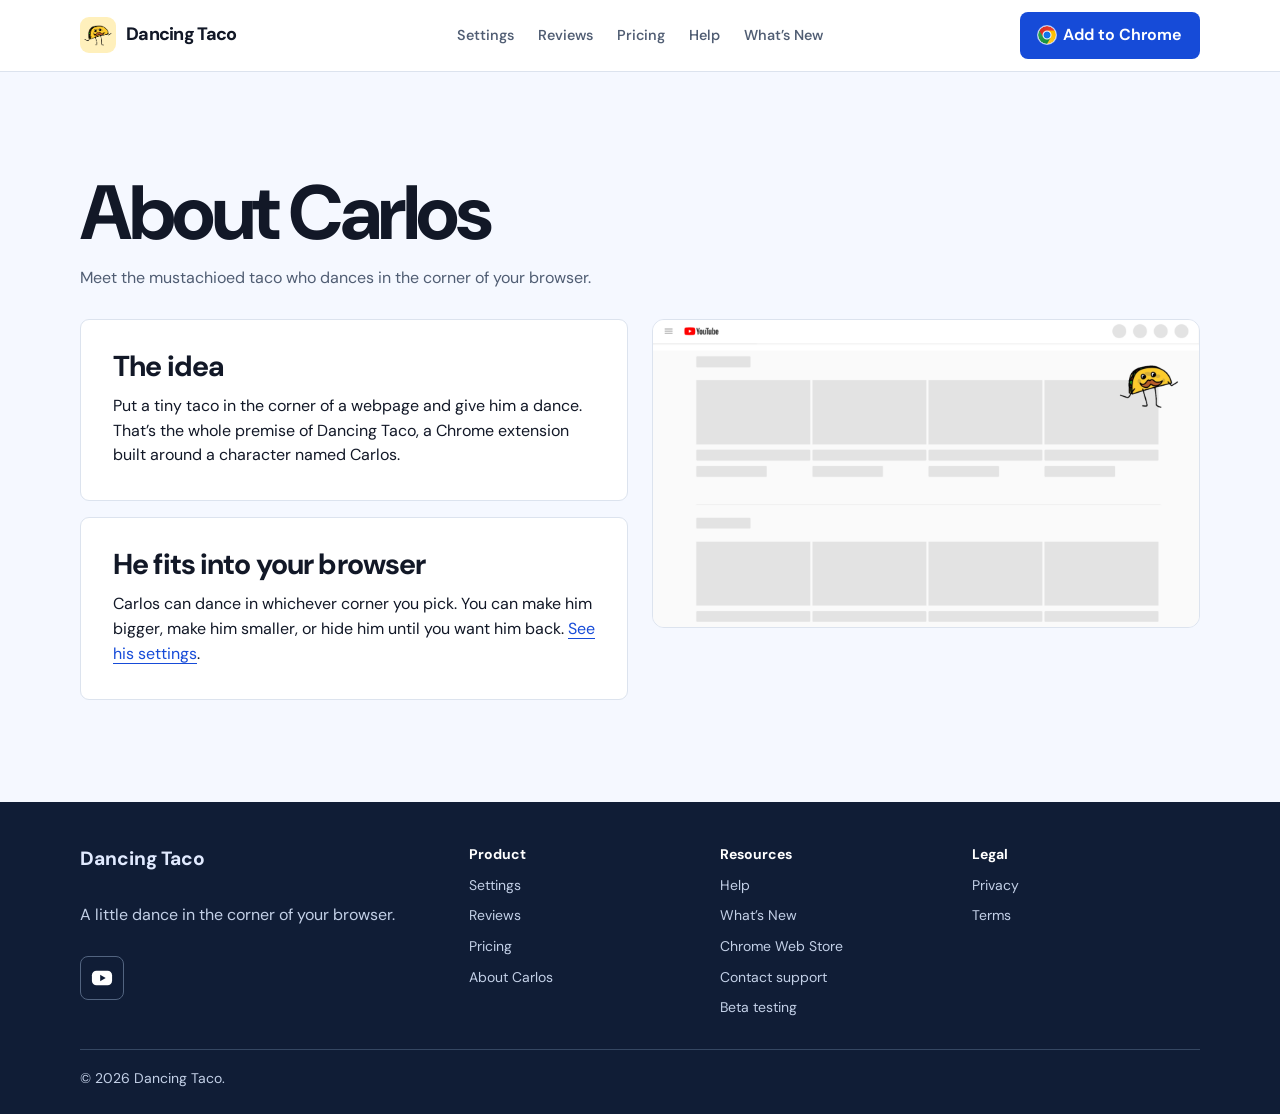
==== about-carlos.html @ ada48361 "Add Help, What’s New, and About Carlos pages" ====
<!doctype html>
<html lang="en">
  <head>
    <meta charset="UTF-8" />
    <meta name="viewport" content="width=device-width, initial-scale=1" />
    <title>About Carlos — Dancing Taco</title>
    <meta name="description" content="Meet the mustachioed taco who dances in the corner of your browser." />
    <link rel="icon" href="/assets/favicon.svg" type="image/svg+xml" />
    <link rel="stylesheet" href="/assets/styles.css" />
  </head>
  <body>
    <a class="skip-link" href="#main">Skip to content</a>

    <header class="site-header">
      <div class="container header-inner">
        <a class="brand" href="/" aria-label="Dancing Taco home">
          <span class="brand-icon"><img src="/assets/logo.png" alt="" /></span>
          <span class="brand-name">Dancing Taco</span>
        </a>

        <nav class="nav" aria-label="Primary">
          <a href="/#settings">Settings</a>
          <a href="/#love">Reviews</a>
          <a href="/pricing">Pricing</a>
          <a href="/help">Help</a>
          <a href="/whats-new">What’s New</a>
        </nav>

        <div class="header-cta">
          <a
            class="btn header-install"
            href="https://chromewebstore.google.com/detail/dancing-taco/dcijcgcohbanjekdkjcjdjgcjbpjflic?hl=en-US"
            target="_blank"
            rel="noreferrer"
          >
            <img class="chrome-icon" src="/assets/chrome-icon.png" width="18" height="18" alt="" />
            Add to Chrome
          </a>
        </div>
      </div>
    </header>

    <main id="main" class="section content-page">
      <div class="container">
        <div class="section-head">
          <h1>About Carlos</h1>
          <p class="muted">Meet the mustachioed taco who dances in the corner of your browser.</p>
        </div>
          <div class="about-layout">
            <div class="content-stack">
              <section class="content-panel" aria-labelledby="idea">
                <h2 id="idea">The idea</h2>
                <p>Put a tiny taco in the corner of a webpage and give him a dance. That’s the whole premise of Dancing Taco, a Chrome extension built around a character named Carlos.</p>
              </section>
              <section class="content-panel" aria-labelledby="corner">
                <h2 id="corner">He fits into your browser</h2>
                <p>Carlos can dance in whichever corner you pick. You can make him bigger, make him smaller, or hide him until you want him back. <a href="/#settings">See his settings</a>.</p>
              </section>
            </div>
            <figure class="hero-art">
              <img src="/assets/carlos-preview.png" width="3120" height="1755" alt="Carlos dancing in the upper-right corner of a YouTube page" />
            </figure>
          </div>
      </div>
    </main>

    <footer class="site-footer">
      <div class="container">
        <div class="footer-grid">
          <div class="footer-brand">
            <a class="footer-title" href="/">Dancing Taco</a>
            <p class="muted">A little dance in the corner of your browser.</p>
            <a class="footer-social" href="https://www.youtube.com/@heyrivo" target="_blank" rel="noreferrer" aria-label="Hey Rivo on YouTube (opens in a new tab)">
              <svg viewBox="0 0 24 24" width="22" height="22" aria-hidden="true">
                <rect x="1" y="4" width="22" height="16" rx="5" fill="currentColor" />
                <path d="M10 8.5v7l6-3.5z" fill="var(--navy)" />
              </svg>
            </a>
          </div>
          <nav class="footer-links" aria-label="Product">
            <p class="footer-heading">Product</p>
            <a href="/#settings">Settings</a>
            <a href="/#love">Reviews</a>
            <a href="/pricing">Pricing</a>
            <a href="/about-carlos" aria-current="page">About Carlos</a>
          </nav>
          <nav class="footer-links" aria-label="Resources">
            <p class="footer-heading">Resources</p>
            <a href="/help">Help</a>
            <a href="/whats-new">What’s New</a>
            <a href="https://chromewebstore.google.com/detail/dancing-taco/dcijcgcohbanjekdkjcjdjgcjbpjflic" target="_blank" rel="noreferrer">Chrome Web Store</a>
            <a href="mailto:contact@heyrivo.com">Contact support</a>
            <a href="https://tally.so/r/68reV5" target="_blank" rel="noreferrer">Beta testing</a>
          </nav>
          <nav class="footer-links" aria-label="Legal">
            <p class="footer-heading">Legal</p>
            <a href="/privacy">Privacy</a>
            <a href="/terms">Terms</a>
          </nav>
        </div>
        <p class="muted footer-note">© <span id="year"></span> Dancing Taco.</p>
      </div>
    </footer>

    <script src="/assets/app.js" defer></script>
  </body>
</html>
---- assets/styles.css ----
@import url("https://fonts.googleapis.com/css2?family=DM+Sans:wght@400..800&display=swap");

:root {
  --paper: #ffffff;
  --ink: #121827;
  --muted: #505d73;
  --line: #dce3ee;
  --blue: #164bd8;
  --blue-hover: #103bb1;
  --tint: #edf3ff;
  --navy: #101d36;
  --yellow: #ffcb48;
  --mono: ui-monospace, monospace;
  --gutter: clamp(20px, 5vw, 60px);
  font-family: "DM Sans", system-ui, sans-serif;
  color: var(--ink);
  background: var(--paper);
  line-height: 1.55;
}

* { box-sizing: border-box; }
body { margin: 0; min-height: 100vh; display: flex; flex-direction: column; }
main { flex: 1; }
img { display: block; max-width: 100%; }
a { color: inherit; text-underline-offset: .22em; }
a:hover { text-decoration-thickness: 2px; }
button { font: inherit; }
:focus-visible { outline: 3px solid #537fff; outline-offset: 4px; }
.container { width: min(100%, 1240px); margin-inline: auto; padding-inline: var(--gutter); }
.muted { color: var(--muted); }
.skip-link { position: absolute; top: 8px; left: 8px; z-index: 1; background: white; padding: 10px; }
.skip-link:not(:focus) { clip-path: inset(50%); }
.site-header {
  background: var(--paper);
  color: var(--ink);
  border-bottom: 1px solid var(--line);
}
.header-inner, .header-cta, .nav, .brand {
  display: flex;
  align-items: center;
  gap: clamp(10px, 2vw, 26px);
}
.header-inner {
  display: grid;
  grid-template-columns: minmax(0, 1fr) auto minmax(0, 1fr);
  padding-block: 12px;
}
.brand { width: fit-content; gap: 10px; text-decoration: none; }
.brand-name { font-size: 1.125rem; font-weight: 780; letter-spacing: -.04em; }
.brand-icon {
  position: relative;
  display: grid;
  place-items: center;
  width: 36px;
  height: 36px;
  flex: none;
  border-radius: 9px;
  background: #fff0bc;
}
.brand-icon img { position: absolute; width: 140%; max-width: none; }
.header-cta { justify-self: end; }
.nav { gap: 4px; }
.nav a {
  display: flex;
  align-items: center;
  min-height: 44px;
  padding-inline: 10px;
  border-radius: 6px;
  color: var(--muted);
  font-size: .9rem;
  font-weight: 550;
  text-decoration: none;
  white-space: nowrap;
}
.nav a:hover { background: #f4f6fa; color: var(--ink); }
.nav [aria-current] { background: var(--tint); color: var(--blue); }
.btn {
  display: inline-flex;
  align-items: center;
  justify-content: center;
  min-height: 44px;
  padding: 10px 17px;
  border: 1px solid transparent;
  border-radius: 8px;
  font-weight: 650;
  text-decoration: none;
  text-align: center;
}
.btn-primary { background: var(--blue); color: white; }
.btn-primary:hover { background: var(--blue-hover); }
.header-install { background: var(--blue); color: white; white-space: nowrap; }
.header-install:hover { background: var(--blue-hover); }
.btn-ghost { border-color: var(--line); }
.btn-ghost:hover { background: var(--tint); border-color: #a4b8eb; }
.chrome-icon {
  flex: none;
  margin-inline-end: 7px;
  border-radius: 50%;
  background: white;
  box-shadow: 0 0 0 1px #ffffffb3;
}
.btn-upgrade {
  position: relative;
  isolation: isolate;
  overflow: hidden;
  background: linear-gradient(110deg, #172b6b, #233fba 55%, #5634a6);
  background-size: 160% 100%;
  color: white;
}
.btn-upgrade:is(:hover, :focus-visible) {
  background-position: right center;
  box-shadow: 0 8px 20px #233fba40;
}
.btn-block { width: 100%; }

.hero, .section, .cta { padding-block: clamp(54px, 8vw, 105px); }
.hero-grid, .settings-grid { display: grid; gap: clamp(24px, 6vw, 88px); align-items: center; }
h1, h2, h3, p { margin: 0; }
h1, h2 { font-weight: 740; line-height: 1.04; letter-spacing: -.045em; text-wrap: balance; }
h1 { font-size: clamp(2.75rem, 6.4vw, 6rem); }
h2 { font-size: clamp(2rem, 4.3vw, 3.5rem); }
.lead, .settings-copy p { max-width: 39ch; color: var(--muted); font-size: clamp(1.05rem, 2vw, 1.22rem); margin-top: 20px; }
.hero-actions, .settings-actions, .cta-actions { display: flex; gap: 12px; flex-wrap: wrap; align-items: center; margin-top: 25px; }
.hero-users { margin-top: 16px; color: var(--muted); font-size: .9rem; }
.hero-users strong { color: var(--ink); }
.hero { background: #f5f8ff; overflow: clip; }
.hero-art {
  margin: 0;
  min-width: 0;
  border: 1px solid var(--line);
  border-radius: 12px;
  overflow: hidden;
}
.hero-art img {
  width: 100%;
  height: auto;
}

.section + .section, .cta { border-top: 1px solid var(--line); }
.section-head { margin-bottom: 28px; display: grid; gap: 12px; }
#settings { background: var(--navy); color: white; }
#settings .settings-copy p { color: #c3d0e7; }
#settings .settings-actions .btn { background: white; color: var(--navy); }
#settings .settings-actions .btn:hover { background: #d8e5ff; }
#settings.settings-off { background: #252044; }
#settings.settings-off .settings-copy p { color: #dedcf4; }
#settings.settings-off .settings-actions .btn { background: #ddd6ff; color: #232340; }
.settings-panel {
  background: var(--paper);
  color: var(--ink);
  border: 1px solid var(--line);
  border-radius: 9px;
  padding: clamp(17px, 4vw, 32px);
  --control: var(--blue);
  --control-text: white;
  --chip: #edf2fa;
}
.settings-off .settings-panel { background: #302f50; color: white; border-color: #666283; --control: #d8cbff; --control-text: #232340; --chip: #414061; }
.settings-panel-title { font-size: 1.2rem; font-weight: 700; }
.settings-block { margin-top: 14px; border-top: 1px solid var(--line); padding-top: 14px; }
.settings-off .settings-block { border-color: #666283; }
.settings-row { display: flex; justify-content: space-between; align-items: center; gap: 14px; }
.toggle { width: 52px; height: 30px; border: 0; border-radius: 30px; background: #777395; position: relative; cursor: pointer; }
.toggle.is-on { background: var(--control); }
.toggle-knob { position: absolute; width: 22px; height: 22px; left: 4px; top: 4px; border-radius: 50%; background: white; transition: transform .18s ease; }
.toggle.is-on .toggle-knob { transform: translateX(22px); }
.chip-grid { display: grid; grid-template-columns: repeat(2, minmax(0, 1fr)); gap: 8px; margin-top: 8px; }
.chip { background: var(--chip); padding: 7px; border-radius: 4px; text-align: center; font-size: .875rem; }
.chip.is-active { background: var(--control); color: var(--control-text); }
.slider { position: relative; height: 22px; margin-top: 7px; }
.slider-track, .slider-fill { position: absolute; top: 9px; height: 4px; border-radius: 5px; }
.slider-track { inset-inline: 0; background: var(--line); }
.slider-fill { width: 62%; background: var(--control); }
.slider-thumb { position: absolute; left: 62%; transform: translateX(-50%); top: 3px; background: var(--control); width: 16px; height: 16px; border-radius: 50%; }

#love { border-top: 1px solid var(--line); }
.reviews-head { display: grid; gap: 12px; justify-items: start; }
.reviews-store { color: var(--blue); font-size: .95rem; }
.reviews-stars { display: flex; gap: 6px; color: var(--blue); }
.review-star { width: 25px; height: 25px; fill: currentColor; stroke: currentColor; stroke-width: 1.4; stroke-linejoin: round; }
.review-star:last-child { fill: url(#partial-review-star); }
.reviews-rating { color: var(--muted); font-size: .95rem; }
.reviews-rating strong { color: var(--ink); }
.reviews-list { display: grid; gap: 16px; margin-top: 28px; }
.review {
  display: flex;
  flex-direction: column;
  gap: 20px;
  min-width: 0;
  margin: 0;
  padding: clamp(18px, 2.5vw, 26px);
  border: 1px solid var(--line);
  border-radius: 9px;
  background: #f5f8ff;
  overflow-wrap: anywhere;
}
.review blockquote { margin: 0; font-size: clamp(1.05rem, 1.7vw, 1.18rem); line-height: 1.55; }
.review figcaption {
  display: grid;
  gap: 2px;
  margin-top: auto;
  padding-top: 12px;
  border-top: 1px solid var(--line);
  font-size: .875rem;
}
.review time { color: var(--muted); }

.pricing-section { background: #f5f8ff; }
.pricing-hero { margin-bottom: clamp(26px, 5vw, 50px); }
.pricing-copy h1 { font-size: clamp(2.8rem, 6vw, 5rem); }
.pricing { display: grid; gap: 16px; }
.price-card { position: relative; background: var(--paper); padding: clamp(20px, 4vw, 36px); border: 1px solid var(--line); border-radius: 9px; display: flex; flex-direction: column; align-items: flex-start; }
.price-card[aria-label="Pro plan"] { border-color: #6487e7; }
.price-card h3 { font-size: 1.4rem; }
.price-card .btn { margin-top: auto; }
.price { margin-top: 9px; }
.amount { font-size: 3.2rem; font-weight: 720; line-height: 1.1; letter-spacing: -.055em; }
.unit { margin-left: 5px; color: var(--muted); }
.price-sub { color: var(--ink); font-weight: 650; }
.plan-badge { position: absolute; top: clamp(20px, 4vw, 36px); right: clamp(20px, 4vw, 36px); background: var(--tint); color: #173687; border-radius: 4px; padding: 3px 8px; font-size: .875rem; }
.checklist { padding-left: 1.2em; margin-block: 18px 24px; }
.checklist li + li { margin-top: 5px; }
.cta-inner {
  display: flex;
  align-items: center;
  justify-content: space-between;
  flex-wrap: wrap;
  gap: 24px;
  padding: clamp(24px, 5vw, 56px);
  border: 1px solid #c6d7fc;
  border-radius: 16px;
  background: var(--tint);
}
.cta-copy { margin-top: 12px; color: var(--muted); }
.cta-store-status { display: inline-block; margin-top: 16px; color: var(--blue); font-size: .875rem; }
.cta-actions { margin-top: 0; }

.site-footer { background: var(--navy); color: white; padding-block: 42px 24px; }
.site-footer .muted { color: #c3d0e7; }
.site-footer a { text-decoration: none; }
.footer-grid { display: grid; grid-template-columns: repeat(3, minmax(0, 1fr)); gap: 26px 16px; }
.footer-brand { grid-column: 1 / -1; display: grid; justify-items: start; gap: 10px; }
.footer-links { display: grid; align-content: start; justify-items: start; gap: 9px; }
.footer-links a { color: #c3d0e7; font-size: .875rem; overflow-wrap: anywhere; }
.footer-links a:hover, .footer-title:hover { color: #fff; }
.footer-title { color: #e1eaff; font-size: 1.2rem; font-weight: 750; }
.footer-heading { font-size: .875rem; font-weight: 700; }
.footer-social {
  display: grid;
  place-items: center;
  width: 44px;
  height: 44px;
  border: 1px solid #526480;
  border-radius: 8px;
}
.footer-social:hover { background: #ffdad9; color: #a21919; }
.footer-social:hover path { fill: #fff; }
.footer-note { margin-top: 30px; padding-top: 18px; border-top: 1px solid #354762; font-size: .875rem; }
.legal-head h1 { font-size: clamp(2.6rem, 5vw, 4.5rem); }
.legal-note { justify-self: start; background: var(--yellow); padding: 4px 9px; border-radius: 3px; transition: transform .18s ease; }
.legal-note:hover { transform: rotate(4deg); }
.card { padding-top: 22px; border-top: 1px solid var(--line); }
.content-page { background: #f5f8ff; }
.content-page h1 { font-size: clamp(2.6rem, 6vw, 4.8rem); }
.content-stack { display: grid; gap: 16px; max-width: 760px; }
.content-panel {
  padding: clamp(20px, 4vw, 32px);
  border: 1px solid var(--line);
  border-radius: 9px;
  background: var(--paper);
}
.content-panel h2 { font-size: clamp(1.35rem, 3vw, 1.8rem); letter-spacing: -.03em; }
.content-panel h2 + p { margin-top: 12px; }
.content-panel a { color: var(--blue); }
.content-panel ol { margin-bottom: 0; padding-left: 1.3em; }
.content-panel li + li { margin-top: 8px; }
.update-date { margin-bottom: 10px; color: var(--muted); font-size: .875rem; }
.about-layout { display: grid; align-items: start; gap: 24px; }

@media (min-width: 740px) {
  .about-layout { grid-template-columns: 1fr 1fr; }
  .footer-grid { grid-template-columns: minmax(0, 1.6fr) repeat(3, minmax(0, 1fr)); gap: 24px; }
  .footer-brand { grid-column: auto; }
  .hero-grid { grid-template-columns: 1.05fr 1fr; }
  .settings-grid { grid-template-columns: 1fr 1fr; }
  .reviews-list { grid-template-columns: repeat(3, minmax(0, 1fr)); }
  .pricing { grid-template-columns: repeat(2, minmax(0, 1fr)); }
}

@media (max-width: 360px) {
  .footer-grid { grid-template-columns: repeat(2, minmax(0, 1fr)); }
}

@media (max-width: 900px) {
  .header-inner { grid-template-columns: minmax(0, 1fr) auto; row-gap: 8px; }
  .nav {
    grid-column: 1 / -1;
    grid-row: 2;
    flex-wrap: wrap;
    justify-content: center;
    border-top: 1px solid var(--line);
    padding-top: 4px;
  }
}

@media (max-width: 400px) {
  .brand { gap: 6px; }
  .brand-name { font-size: 1rem; }
  .brand-icon { width: 32px; height: 32px; }
  .header-install, .nav a { padding-inline: 7px; font-size: .875rem; }
}

@media (prefers-reduced-motion: reduce) {
  .toggle-knob, .legal-note { transition: none; }
  .legal-note:hover { transform: none; }
}

@media (prefers-reduced-motion: no-preference) {
  html { scroll-behavior: smooth; }
  .btn { transition: background-color .18s ease, border-color .18s ease; }
  .btn-upgrade {
    transition: transform .2s cubic-bezier(.2, .8, .2, 1), box-shadow .2s ease, background-position .35s ease;
  }
  .btn-upgrade:is(:hover, :focus-visible) { transform: translateY(-3px); }
  .btn-upgrade:active { transform: translateY(0); }
  .btn-upgrade::before {
    content: "";
    position: absolute;
    inset: 0;
    z-index: -1;
    pointer-events: none;
    background: linear-gradient(110deg, transparent 35%, #b0c4ff55 50%, transparent 65%);
    transform: translateX(-100%);
  }
  .btn-upgrade:is(:hover, :focus-visible)::before {
    animation: upgrade-shimmer .65s ease-out both;
  }
  @keyframes upgrade-shimmer {
    to { transform: translateX(100%); }
  }
  .nav a { transition: background-color .18s ease, color .18s ease; }
  .brand-icon img { transition: transform .2s ease; }
  .brand:hover img { transform: rotate(-8deg); }
  #settings, .settings-panel, .chip, .slider-fill, .slider-thumb {
    transition: background-color .25s ease, color .25s ease, border-color .25s ease;
  }
  .reveal.is-visible { animation: settle-in .48s cubic-bezier(.2, .7, .25, 1) both; }
  @keyframes settle-in {
    from { opacity: .25; transform: translateY(12px); }
    to { opacity: 1; transform: translateY(0); }
  }
}
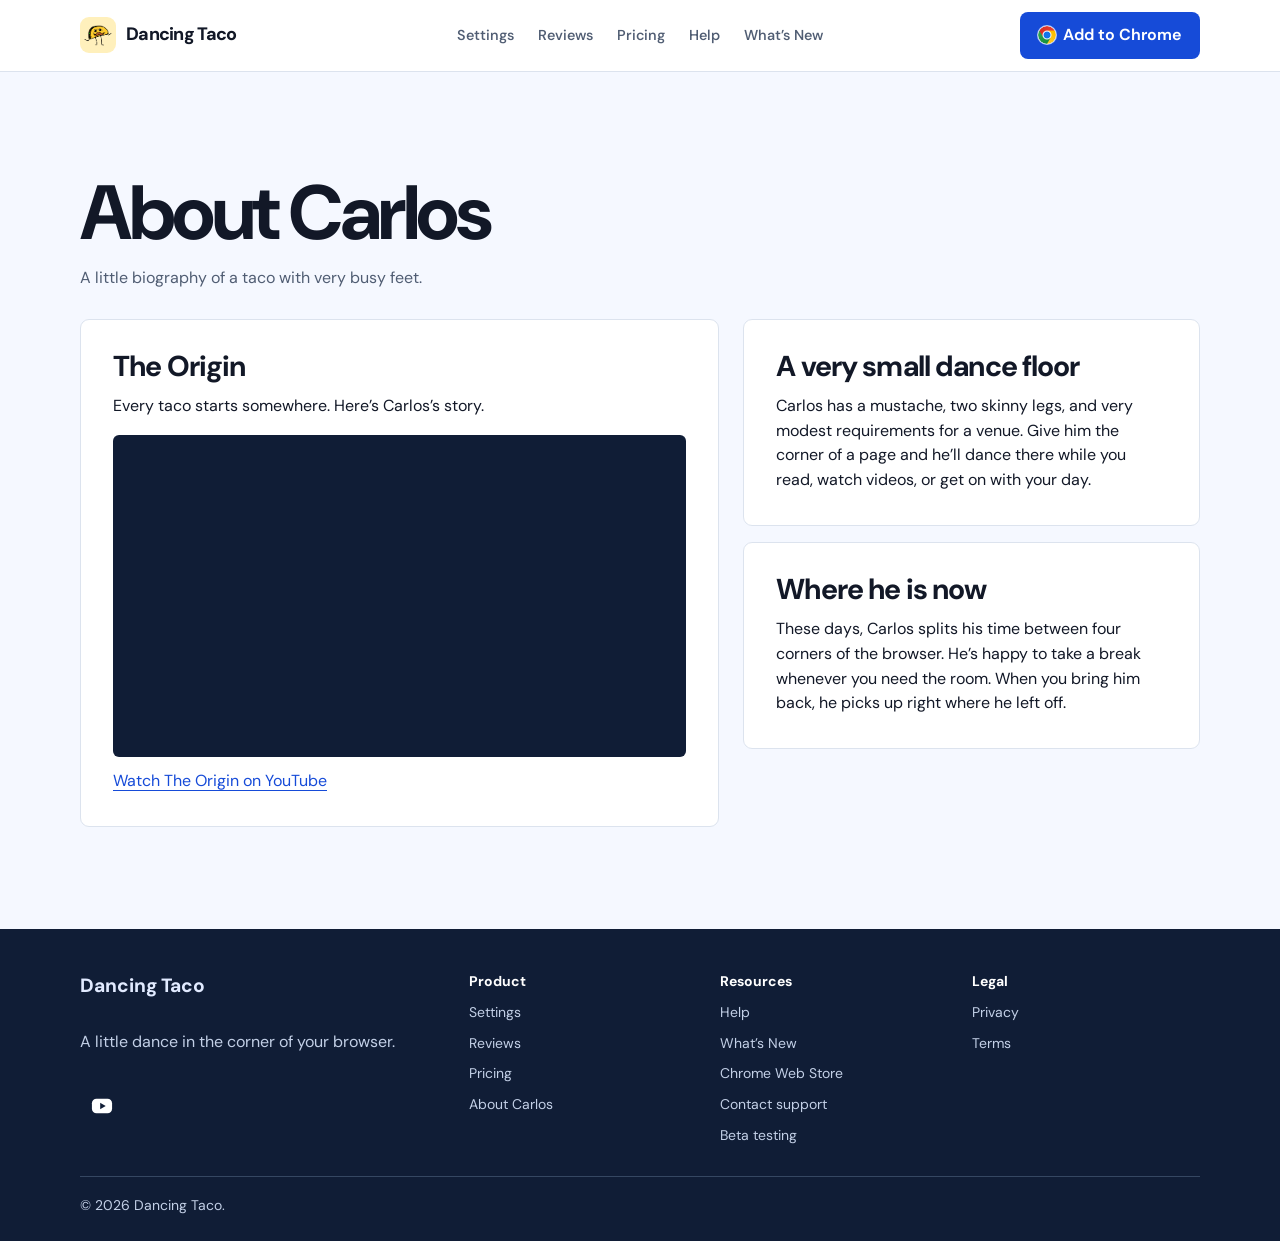
==== commit 1d6a41ec: "Tell Carlos’s story and embed The Origin" ====
--- a/about-carlos.html
+++ b/about-carlos.html
@@ -4,7 +4,7 @@
     <meta charset="UTF-8" />
     <meta name="viewport" content="width=device-width, initial-scale=1" />
     <title>About Carlos — Dancing Taco</title>
-    <meta name="description" content="Meet the mustachioed taco who dances in the corner of your browser." />
+    <meta name="description" content="Get to know Carlos the dancing taco and watch his short film, The Origin." />
     <link rel="icon" href="/assets/favicon.svg" type="image/svg+xml" />
     <link rel="stylesheet" href="/assets/styles.css" />
   </head>
@@ -44,23 +44,35 @@
       <div class="container">
         <div class="section-head">
           <h1>About Carlos</h1>
-          <p class="muted">Meet the mustachioed taco who dances in the corner of your browser.</p>
+          <p class="muted">A little biography of a taco with very busy feet.</p>
         </div>
-          <div class="about-layout">
-            <div class="content-stack">
-              <section class="content-panel" aria-labelledby="idea">
-                <h2 id="idea">The idea</h2>
-                <p>Put a tiny taco in the corner of a webpage and give him a dance. That’s the whole premise of Dancing Taco, a Chrome extension built around a character named Carlos.</p>
-              </section>
-              <section class="content-panel" aria-labelledby="corner">
-                <h2 id="corner">He fits into your browser</h2>
-                <p>Carlos can dance in whichever corner you pick. You can make him bigger, make him smaller, or hide him until you want him back. <a href="/#settings">See his settings</a>.</p>
-              </section>
-            </div>
-            <figure class="hero-art">
-              <img src="/assets/carlos-preview.png" width="3120" height="1755" alt="Carlos dancing in the upper-right corner of a YouTube page" />
-            </figure>
+        <div class="about-layout">
+          <section class="content-panel origin-film" aria-labelledby="origin-title">
+            <h2 id="origin-title">The Origin</h2>
+            <p>Every taco starts somewhere. Here’s Carlos’s story.</p>
+            <iframe
+              class="origin-player"
+              src="https://www.youtube-nocookie.com/embed/cEquIZ6jcFc"
+              title="The Origin — Carlos’s story"
+              width="560"
+              height="315"
+              referrerpolicy="strict-origin-when-cross-origin"
+              allow="encrypted-media; picture-in-picture"
+              allowfullscreen
+            ></iframe>
+            <a href="https://www.youtube.com/watch?v=cEquIZ6jcFc">Watch The Origin on YouTube</a>
+          </section>
+          <div class="content-stack">
+            <section class="content-panel" aria-labelledby="dance-floor">
+              <h2 id="dance-floor">A very small dance floor</h2>
+              <p>Carlos has a mustache, two skinny legs, and very modest requirements for a venue. Give him the corner of a page and he’ll dance there while you read, watch videos, or get on with your day.</p>
+            </section>
+            <section class="content-panel" aria-labelledby="where-now">
+              <h2 id="where-now">Where he is now</h2>
+              <p>These days, Carlos splits his time between four corners of the browser. He’s happy to take a break whenever you need the room. When you bring him back, he picks up right where he left off.</p>
+            </section>
           </div>
+        </div>
       </div>
     </main>
 
--- a/assets/styles.css
+++ b/assets/styles.css
@@ -121,8 +121,32 @@
 h2 { font-size: clamp(2rem, 4.3vw, 3.5rem); }
 .lead, .settings-copy p { max-width: 39ch; color: var(--muted); font-size: clamp(1.05rem, 2vw, 1.22rem); margin-top: 20px; }
 .hero-actions, .settings-actions, .cta-actions { display: flex; gap: 12px; flex-wrap: wrap; align-items: center; margin-top: 25px; }
-.hero-users { margin-top: 16px; color: var(--muted); font-size: .9rem; }
+.hero-store-info { display: grid; gap: 10px; margin-top: 18px; }
+.hero-users { color: var(--muted); font-size: .9rem; }
 .hero-users strong { color: var(--ink); }
+.hero-store-badges { display: flex; flex-wrap: wrap; gap: 8px 18px; }
+.store-badge {
+  display: inline-flex;
+  align-items: center;
+  gap: 6px;
+  min-height: 28px;
+  font-size: .875rem;
+  font-weight: 700;
+  text-decoration: none;
+}
+.store-badge:hover { text-decoration: underline; }
+.store-badge-featured { color: #06734f; }
+.store-badge-verified { color: var(--blue); }
+.store-badge svg {
+  width: 20px;
+  height: 20px;
+  flex: none;
+  fill: none;
+  stroke: currentColor;
+  stroke-width: 1.7;
+  stroke-linecap: round;
+  stroke-linejoin: round;
+}
 .hero { background: #f5f8ff; overflow: clip; }
 .hero-art {
   margin: 0;
@@ -232,7 +256,6 @@
   background: var(--tint);
 }
 .cta-copy { margin-top: 12px; color: var(--muted); }
-.cta-store-status { display: inline-block; margin-top: 16px; color: var(--blue); font-size: .875rem; }
 .cta-actions { margin-top: 0; }
 
 .site-footer { background: var(--navy); color: white; padding-block: 42px 24px; }
@@ -250,11 +273,8 @@
   place-items: center;
   width: 44px;
   height: 44px;
-  border: 1px solid #526480;
-  border-radius: 8px;
-}
-.footer-social:hover { background: #ffdad9; color: #a21919; }
-.footer-social:hover path { fill: #fff; }
+}
+.footer-social:is(:hover, :focus-visible) { color: #ff4d4d; }
 .footer-note { margin-top: 30px; padding-top: 18px; border-top: 1px solid #354762; font-size: .875rem; }
 .legal-head h1 { font-size: clamp(2.6rem, 5vw, 4.5rem); }
 .legal-note { justify-self: start; background: var(--yellow); padding: 4px 9px; border-radius: 3px; transition: transform .18s ease; }
@@ -276,9 +296,19 @@
 .content-panel li + li { margin-top: 8px; }
 .update-date { margin-bottom: 10px; color: var(--muted); font-size: .875rem; }
 .about-layout { display: grid; align-items: start; gap: 24px; }
+.origin-player {
+  display: block;
+  width: 100%;
+  height: auto;
+  aspect-ratio: 16 / 9;
+  margin-block: 16px 12px;
+  border: 0;
+  border-radius: 6px;
+  background: var(--navy);
+}
 
 @media (min-width: 740px) {
-  .about-layout { grid-template-columns: 1fr 1fr; }
+  .about-layout { grid-template-columns: minmax(0, 1.4fr) minmax(0, 1fr); }
   .footer-grid { grid-template-columns: minmax(0, 1.6fr) repeat(3, minmax(0, 1fr)); gap: 24px; }
   .footer-brand { grid-column: auto; }
   .hero-grid { grid-template-columns: 1.05fr 1fr; }
@@ -316,6 +346,8 @@
 }
 
 @media (prefers-reduced-motion: no-preference) {
+  .footer-social svg { transition: transform .18s ease, color .18s ease; }
+  .footer-social:is(:hover, :focus-visible) svg { transform: translateY(-2px) scale(1.08); }
   html { scroll-behavior: smooth; }
   .btn { transition: background-color .18s ease, border-color .18s ease; }
   .btn-upgrade {
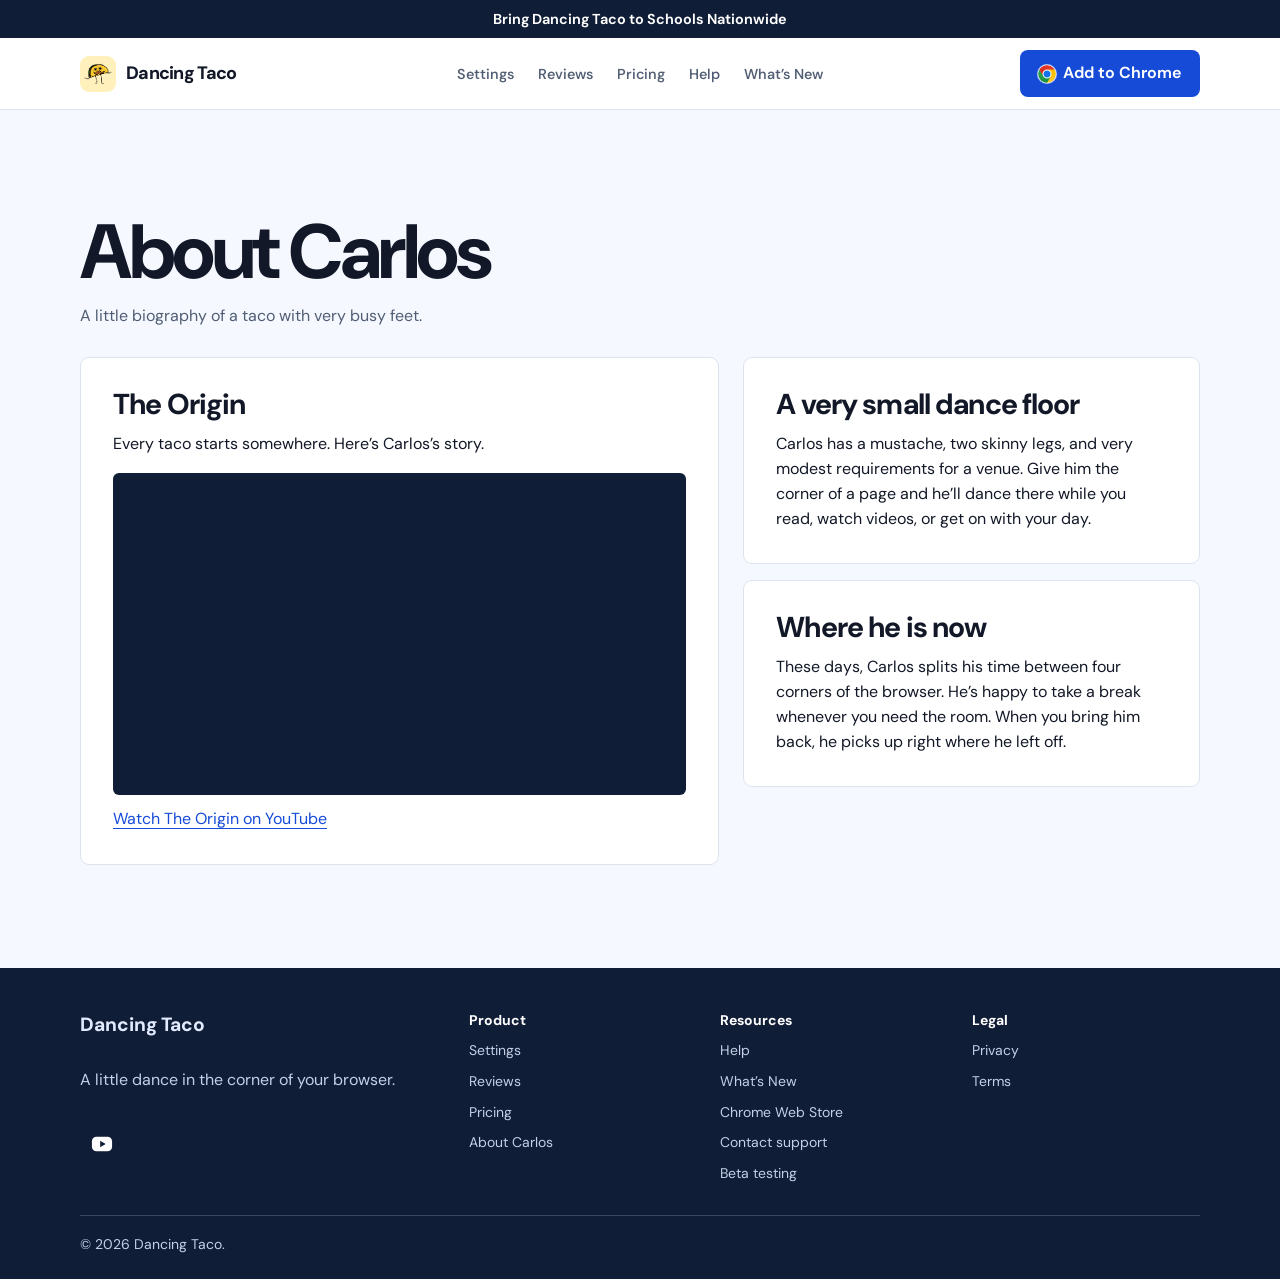
==== commit 506a5399: "Add schools announcement banner" ====
--- a/about-carlos.html
+++ b/about-carlos.html
@@ -11,6 +11,9 @@
   <body>
     <a class="skip-link" href="#main">Skip to content</a>
 
+    <div class="school-announcement">
+      <a href="https://www.youtube.com/watch?v=Qg79M2I-WoQ">Bring Dancing Taco to Schools Nationwide</a>
+    </div>
     <header class="site-header">
       <div class="container header-inner">
         <a class="brand" href="/" aria-label="Dancing Taco home">
--- a/assets/styles.css
+++ b/assets/styles.css
@@ -28,8 +28,33 @@
 :focus-visible { outline: 3px solid #537fff; outline-offset: 4px; }
 .container { width: min(100%, 1240px); margin-inline: auto; padding-inline: var(--gutter); }
 .muted { color: var(--muted); }
-.skip-link { position: absolute; top: 8px; left: 8px; z-index: 1; background: white; padding: 10px; }
+.skip-link { position: absolute; top: 8px; left: 8px; z-index: 3; background: white; padding: 10px; }
 .skip-link:not(:focus) { clip-path: inset(50%); }
+.school-announcement {
+  position: sticky;
+  top: 0;
+  z-index: 2;
+  pointer-events: none;
+}
+.school-announcement a {
+  display: block;
+  padding: 8px var(--gutter);
+  background: var(--navy);
+  color: white;
+  text-align: center;
+  text-decoration: none;
+  font-size: .9rem;
+  font-weight: 650;
+  pointer-events: auto;
+}
+.school-announcement a:hover { text-decoration: underline; }
+.school-announcement a:focus-visible { outline-offset: -4px; }
+.school-announcement.is-dismissed:not(:focus-within) a {
+  transform: translateY(-100%);
+  visibility: hidden;
+  pointer-events: none;
+  transition-delay: 0s, .24s;
+}
 .site-header {
   background: var(--paper);
   color: var(--ink);
@@ -346,6 +371,7 @@
 }
 
 @media (prefers-reduced-motion: no-preference) {
+  .school-announcement a { transition: transform .24s ease, visibility 0s; }
   .footer-social svg { transition: transform .18s ease, color .18s ease; }
   .footer-social:is(:hover, :focus-visible) svg { transform: translateY(-2px) scale(1.08); }
   html { scroll-behavior: smooth; }
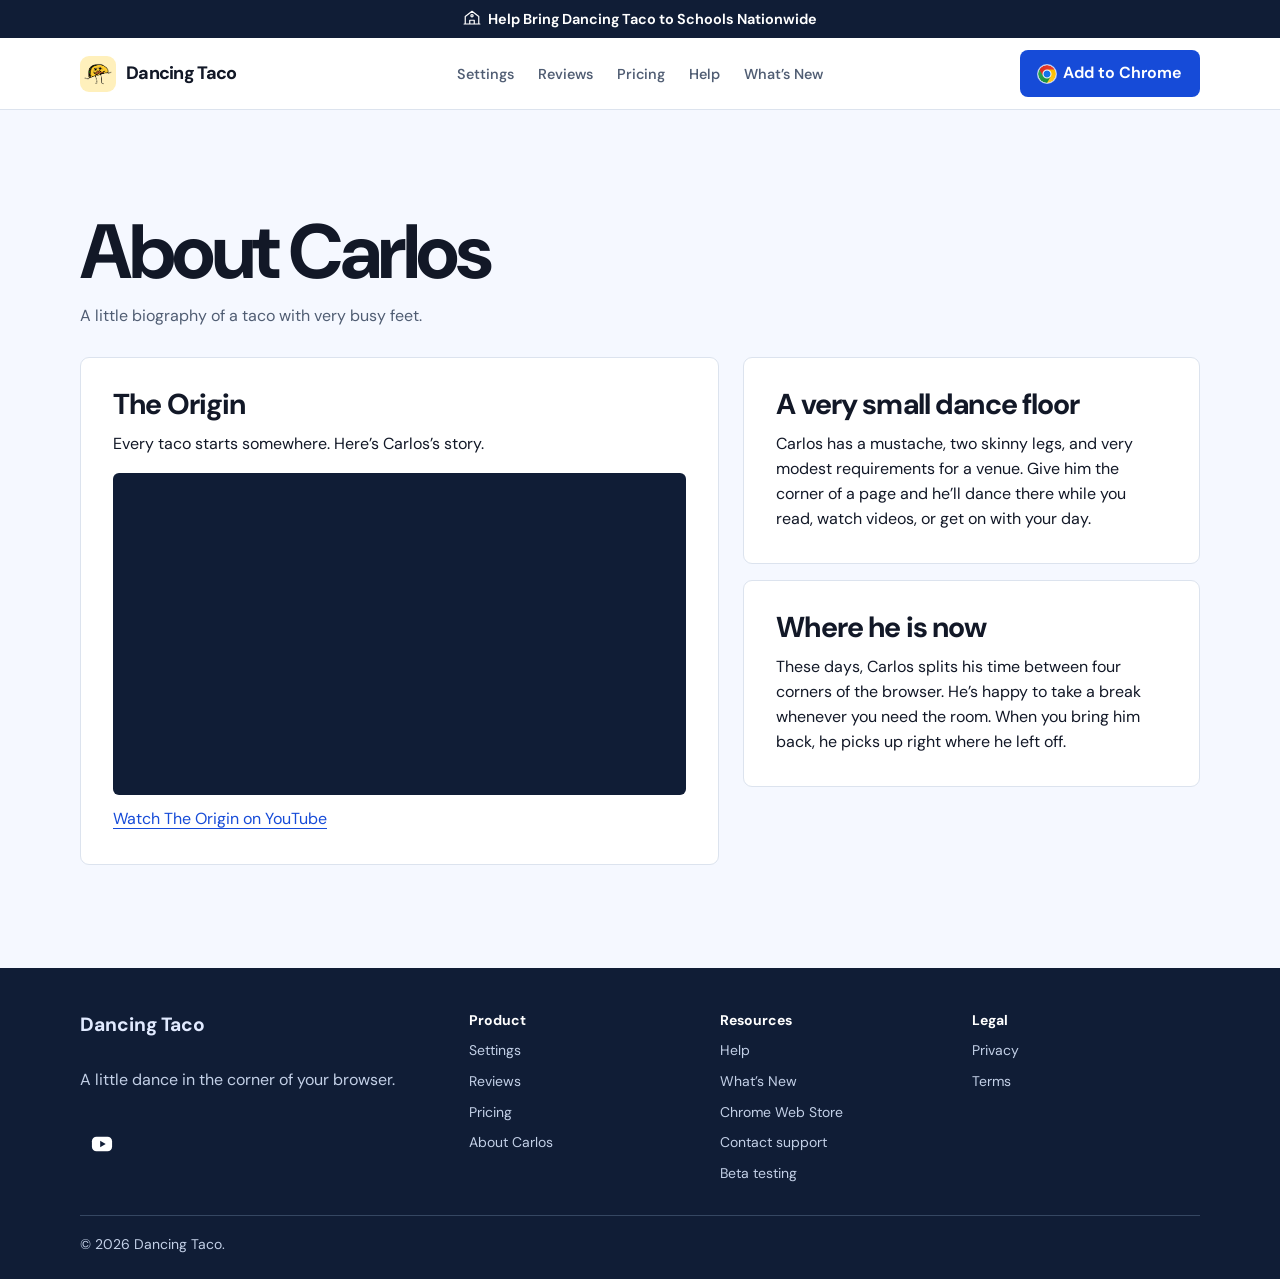
==== commit e546e421: "Add school icon and update announcement copy" ====
--- a/about-carlos.html
+++ b/about-carlos.html
@@ -12,7 +12,7 @@
     <a class="skip-link" href="#main">Skip to content</a>
 
     <div class="school-announcement">
-      <a href="https://www.youtube.com/watch?v=Qg79M2I-WoQ">Bring Dancing Taco to Schools Nationwide</a>
+      <a href="https://www.youtube.com/watch?v=Qg79M2I-WoQ"><img src="/assets/school.svg" width="18" height="18" alt="" /> Help Bring Dancing Taco to Schools Nationwide</a>
     </div>
     <header class="site-header">
       <div class="container header-inner">
--- a/assets/styles.css
+++ b/assets/styles.css
@@ -48,6 +48,7 @@
   pointer-events: auto;
 }
 .school-announcement a:hover { text-decoration: underline; }
+.school-announcement img { display: inline-block; vertical-align: -.23em; margin-inline-end: .3em; }
 .school-announcement a:focus-visible { outline-offset: -4px; }
 .school-announcement.is-dismissed:not(:focus-within) a {
   transform: translateY(-100%);
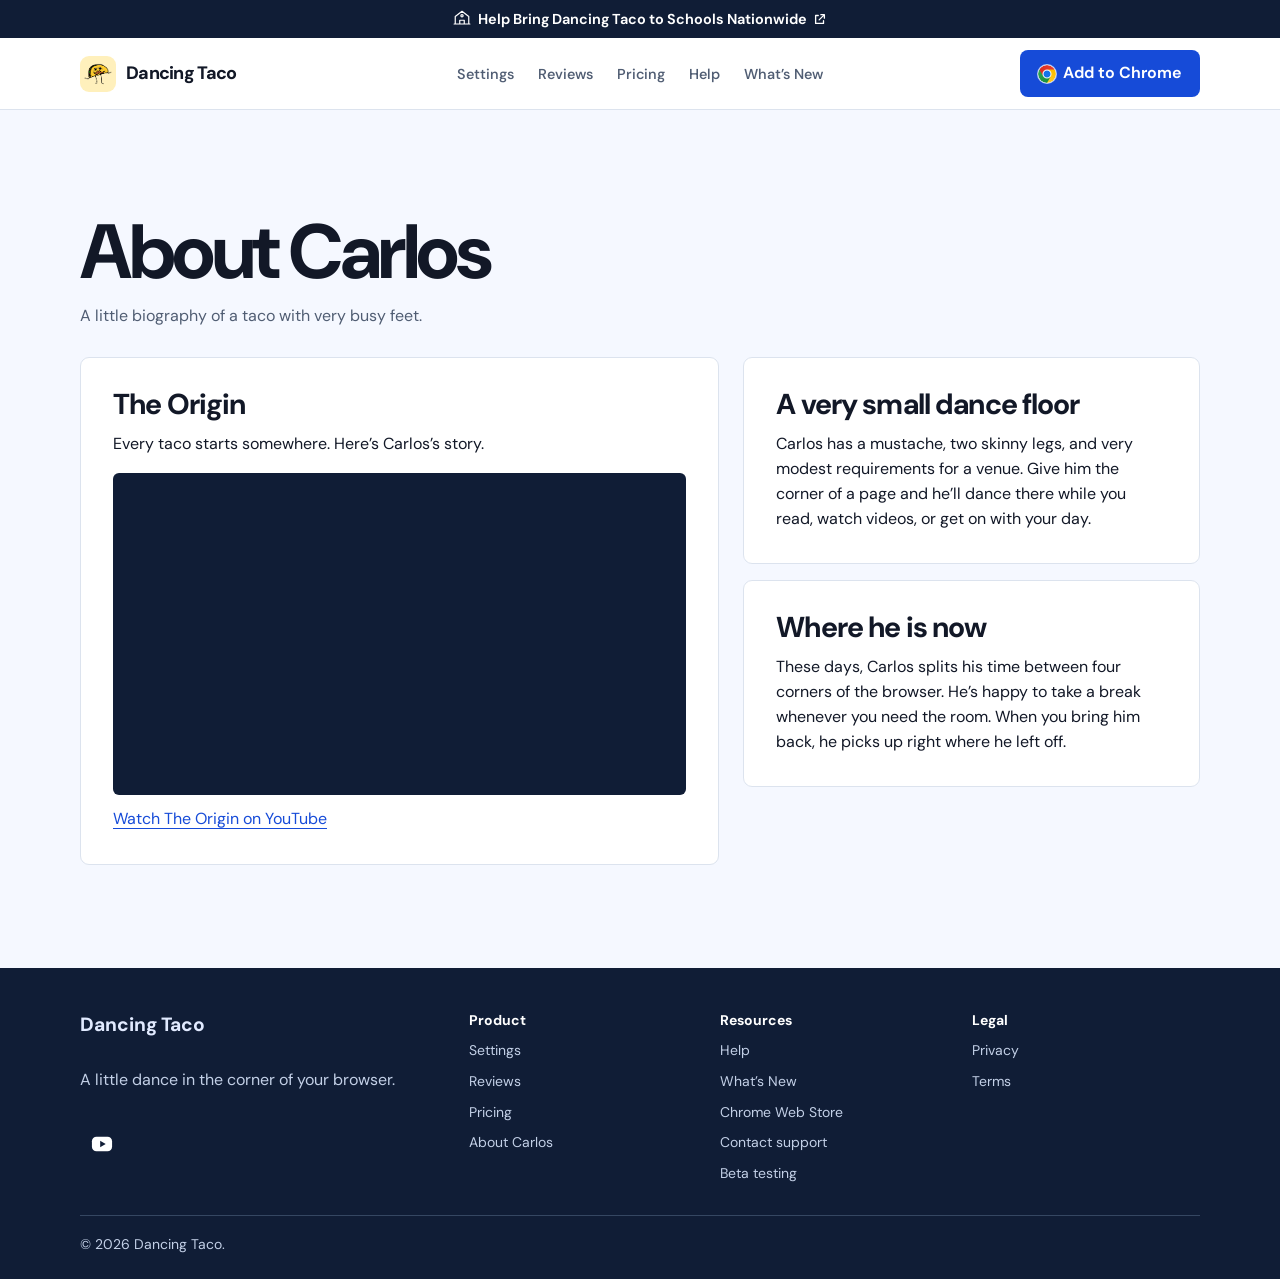
==== commit 67940dbb: "Show new-tab arrow on school announcement" ====
--- a/about-carlos.html
+++ b/about-carlos.html
@@ -12,7 +12,10 @@
     <a class="skip-link" href="#main">Skip to content</a>
 
     <div class="school-announcement">
-      <a href="https://www.youtube.com/watch?v=Qg79M2I-WoQ"><img src="/assets/school.svg" width="18" height="18" alt="" /> Help Bring Dancing Taco to Schools Nationwide</a>
+      <a href="https://www.youtube.com/watch?v=Qg79M2I-WoQ" target="_blank" rel="noopener noreferrer">
+        <img src="/assets/school.svg" width="18" height="18" alt="" />
+        Help Bring Dancing Taco to Schools Nationwide<img class="school-announcement-arrow" src="/assets/external-link.svg" width="14" height="14" alt=" (opens in a new tab)" />
+      </a>
     </div>
     <header class="site-header">
       <div class="container header-inner">
--- a/assets/styles.css
+++ b/assets/styles.css
@@ -49,6 +49,7 @@
 }
 .school-announcement a:hover { text-decoration: underline; }
 .school-announcement img { display: inline-block; vertical-align: -.23em; margin-inline-end: .3em; }
+.school-announcement .school-announcement-arrow { vertical-align: -.12em; margin-inline: .4em 0; }
 .school-announcement a:focus-visible { outline-offset: -4px; }
 .school-announcement.is-dismissed:not(:focus-within) a {
   transform: translateY(-100%);
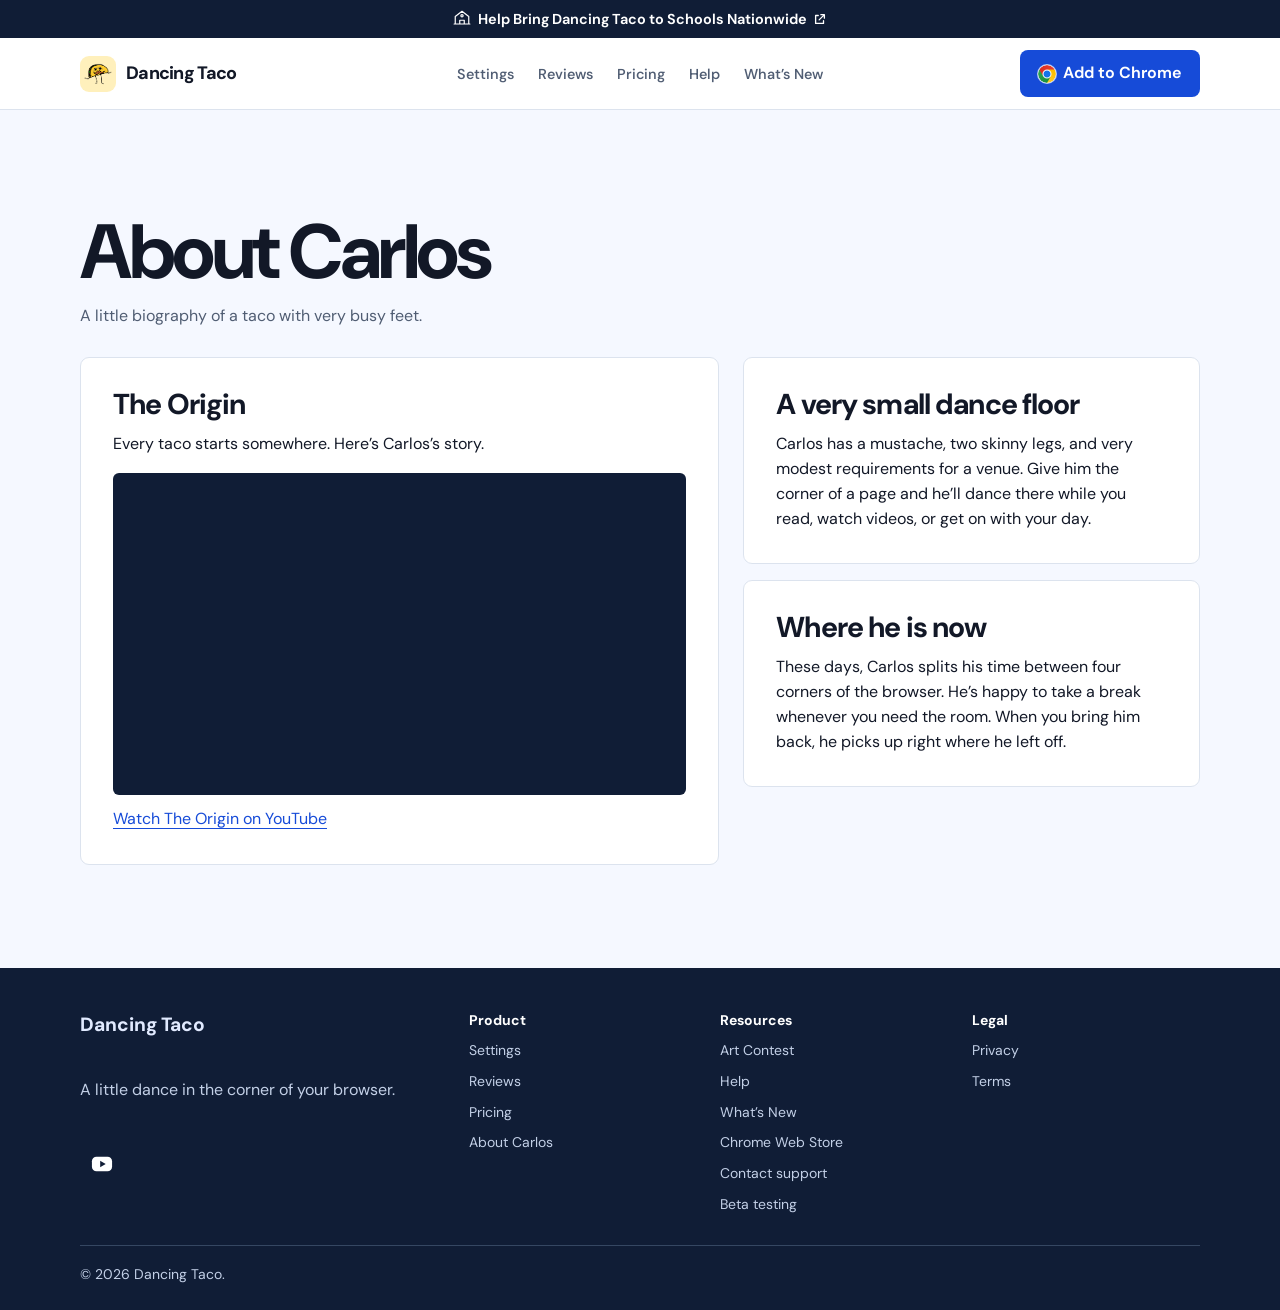
==== commit 525cbdc5: "Add art contest and inspiration pages" ====
--- a/about-carlos.html
+++ b/about-carlos.html
@@ -4,6 +4,7 @@
     <meta charset="UTF-8" />
     <meta name="viewport" content="width=device-width, initial-scale=1" />
     <title>About Carlos — Dancing Taco</title>
+    <link rel="canonical" href="https://www.dancingta.co/about-carlos" />
     <meta name="description" content="Get to know Carlos the dancing taco and watch his short film, The Origin." />
     <link rel="icon" href="/assets/favicon.svg" type="image/svg+xml" />
     <link rel="stylesheet" href="/assets/styles.css" />
@@ -104,6 +105,7 @@
           </nav>
           <nav class="footer-links" aria-label="Resources">
             <p class="footer-heading">Resources</p>
+            <a href="/art-contest">Art Contest</a>
             <a href="/help">Help</a>
             <a href="/whats-new">What’s New</a>
             <a href="https://chromewebstore.google.com/detail/dancing-taco/dcijcgcohbanjekdkjcjdjgcjbpjflic" target="_blank" rel="noreferrer">Chrome Web Store</a>
--- a/assets/styles.css
+++ b/assets/styles.css
@@ -125,18 +125,6 @@
   border-radius: 50%;
   background: white;
   box-shadow: 0 0 0 1px #ffffffb3;
-}
-.btn-upgrade {
-  position: relative;
-  isolation: isolate;
-  overflow: hidden;
-  background: linear-gradient(110deg, #172b6b, #233fba 55%, #5634a6);
-  background-size: 160% 100%;
-  color: white;
-}
-.btn-upgrade:is(:hover, :focus-visible) {
-  background-position: right center;
-  box-shadow: 0 8px 20px #233fba40;
 }
 .btn-block { width: 100%; }
 
@@ -233,6 +221,15 @@
 .reviews-rating { color: var(--muted); font-size: .95rem; }
 .reviews-rating strong { color: var(--ink); }
 .reviews-list { display: grid; gap: 16px; margin-top: 28px; }
+.review-invite {
+  display: flex;
+  align-items: center;
+  flex-wrap: wrap;
+  gap: 12px 20px;
+  margin-top: 24px;
+  color: var(--muted);
+}
+.review-invite .btn { color: var(--ink); }
 .review {
   display: flex;
   flex-direction: column;
@@ -268,7 +265,16 @@
 .amount { font-size: 3.2rem; font-weight: 720; line-height: 1.1; letter-spacing: -.055em; }
 .unit { margin-left: 5px; color: var(--muted); }
 .price-sub { color: var(--ink); font-weight: 650; }
-.plan-badge { position: absolute; top: clamp(20px, 4vw, 36px); right: clamp(20px, 4vw, 36px); background: var(--tint); color: #173687; border-radius: 4px; padding: 3px 8px; font-size: .875rem; }
+.plan-status {
+  width: 100%;
+  margin-top: auto;
+  padding: 10px 17px;
+  border-radius: 8px;
+  background: var(--tint);
+  color: var(--muted);
+  font-weight: 650;
+  text-align: center;
+}
 .checklist { padding-left: 1.2em; margin-block: 18px 24px; }
 .checklist li + li { margin-top: 5px; }
 .cta-inner {
@@ -284,6 +290,8 @@
 }
 .cta-copy { margin-top: 12px; color: var(--muted); }
 .cta-actions { margin-top: 0; }
+.merch-grid { display: grid; gap: 24px; align-items: center; }
+.merch-shop { margin-top: 20px; }
 
 .site-footer { background: var(--navy); color: white; padding-block: 42px 24px; }
 .site-footer .muted { color: #c3d0e7; }
@@ -323,6 +331,17 @@
 .content-panel li + li { margin-top: 8px; }
 .update-date { margin-bottom: 10px; color: var(--muted); font-size: .875rem; }
 .about-layout { display: grid; align-items: start; gap: 24px; }
+.contest-intro { display: flex; flex-wrap: wrap; align-items: center; justify-content: space-between; gap: 24px; }
+.contest-intro img { width: clamp(120px, 24vw, 220px); height: auto; border: 1px solid var(--line); border-radius: 12px; }
+.contest-dates, .contest-gallery { display: grid; gap: 16px; }
+.contest-dates { margin-block: 28px 16px; }
+.contest-dates dt, .contest-gallery figcaption { color: var(--muted); }
+.contest-dates dd { margin: 4px 0 0; font-size: 1.35rem; font-weight: 750; }
+.contest-rules ul { padding-inline-start: 1.25em; }
+.contest-rules p + p { margin-top: 8px; }
+.contest-gallery figure { min-width: 0; margin: 0; }
+.contest-gallery img { height: auto; margin-inline: auto; border-radius: 6px; }
+.contest-gallery figcaption { margin-top: 12px; }
 .origin-player {
   display: block;
   width: 100%;
@@ -335,6 +354,9 @@
 }
 
 @media (min-width: 740px) {
+  .contest-dates, .contest-gallery { grid-template-columns: repeat(2, minmax(0, 1fr)); }
+  .contest-gallery-wide { grid-column: 1 / -1; }
+  .merch-grid { grid-template-columns: minmax(0, 1.2fr) minmax(0, 1fr); gap: 48px; }
   .about-layout { grid-template-columns: minmax(0, 1.4fr) minmax(0, 1fr); }
   .footer-grid { grid-template-columns: minmax(0, 1.6fr) repeat(3, minmax(0, 1fr)); gap: 24px; }
   .footer-brand { grid-column: auto; }
@@ -378,26 +400,6 @@
   .footer-social:is(:hover, :focus-visible) svg { transform: translateY(-2px) scale(1.08); }
   html { scroll-behavior: smooth; }
   .btn { transition: background-color .18s ease, border-color .18s ease; }
-  .btn-upgrade {
-    transition: transform .2s cubic-bezier(.2, .8, .2, 1), box-shadow .2s ease, background-position .35s ease;
-  }
-  .btn-upgrade:is(:hover, :focus-visible) { transform: translateY(-3px); }
-  .btn-upgrade:active { transform: translateY(0); }
-  .btn-upgrade::before {
-    content: "";
-    position: absolute;
-    inset: 0;
-    z-index: -1;
-    pointer-events: none;
-    background: linear-gradient(110deg, transparent 35%, #b0c4ff55 50%, transparent 65%);
-    transform: translateX(-100%);
-  }
-  .btn-upgrade:is(:hover, :focus-visible)::before {
-    animation: upgrade-shimmer .65s ease-out both;
-  }
-  @keyframes upgrade-shimmer {
-    to { transform: translateX(100%); }
-  }
   .nav a { transition: background-color .18s ease, color .18s ease; }
   .brand-icon img { transition: transform .2s ease; }
   .brand:hover img { transform: rotate(-8deg); }
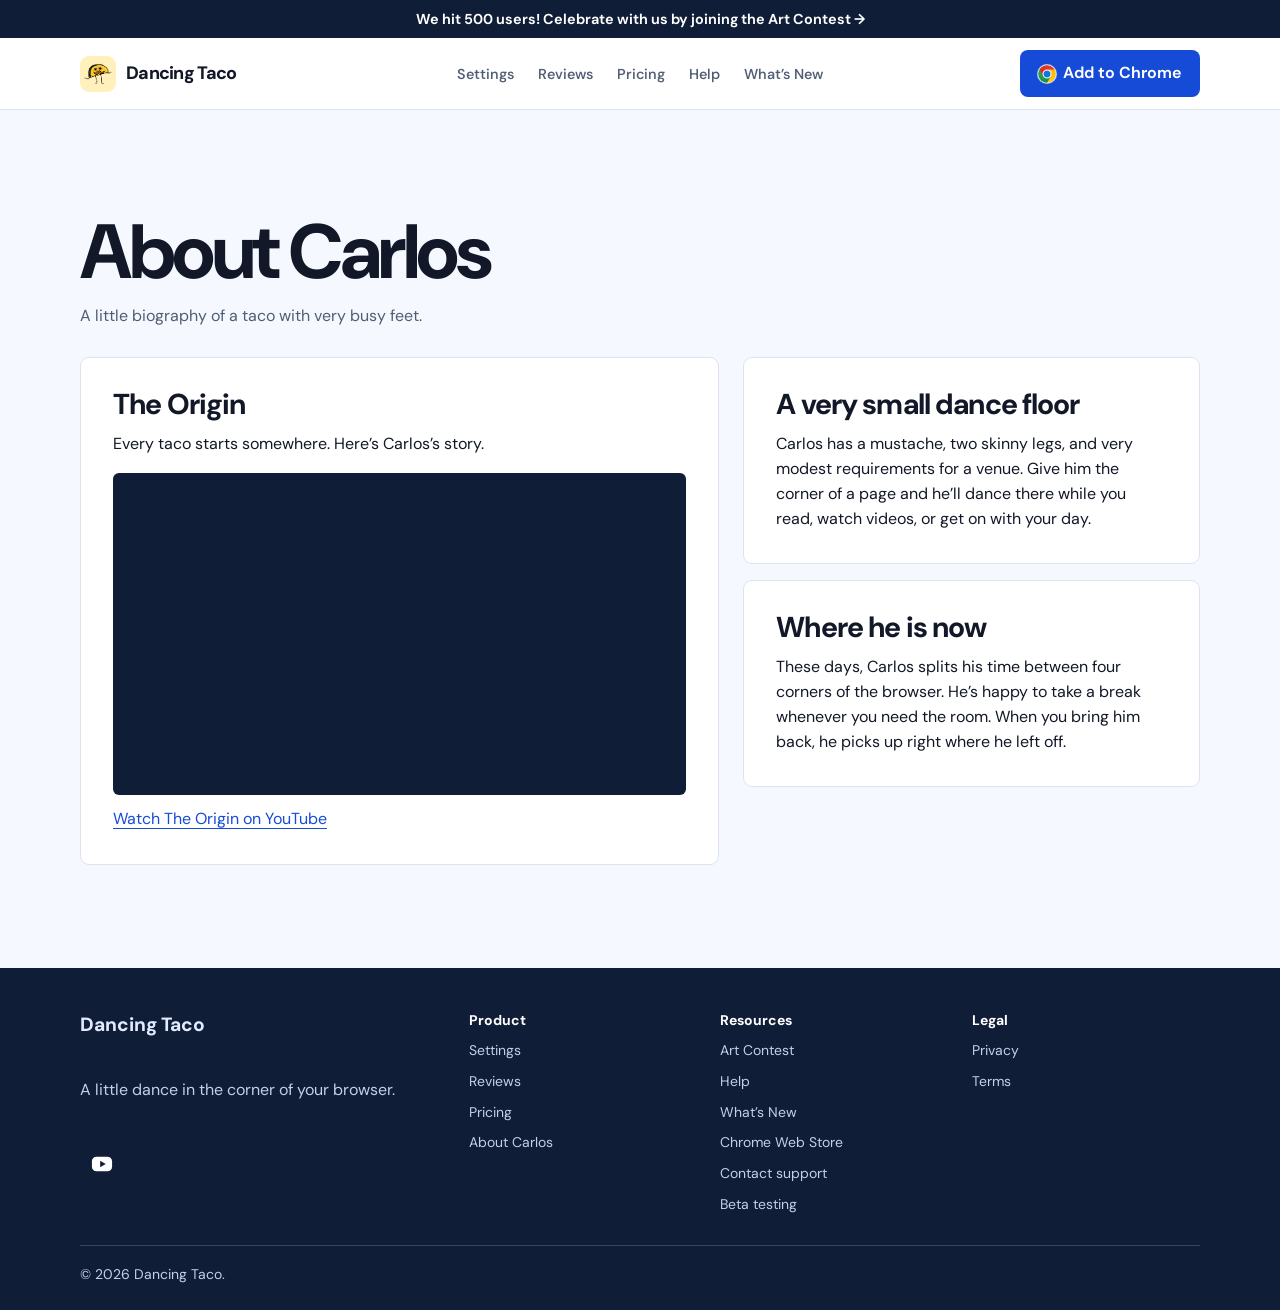
==== commit ded51b62: "Promote the art contest and open submissions in a new tab" ====
--- a/about-carlos.html
+++ b/about-carlos.html
@@ -12,10 +12,9 @@
   <body>
     <a class="skip-link" href="#main">Skip to content</a>
 
-    <div class="school-announcement">
-      <a href="https://www.youtube.com/watch?v=Qg79M2I-WoQ" target="_blank" rel="noopener noreferrer">
-        <img src="/assets/school.svg" width="18" height="18" alt="" />
-        Help Bring Dancing Taco to Schools Nationwide<img class="school-announcement-arrow" src="/assets/external-link.svg" width="14" height="14" alt=" (opens in a new tab)" />
+    <div class="site-announcement">
+      <a href="/art-contest">
+        We hit 500 users! Celebrate with us by joining the Art Contest <span aria-hidden="true">→</span>
       </a>
     </div>
     <header class="site-header">
--- a/assets/styles.css
+++ b/assets/styles.css
@@ -30,13 +30,13 @@
 .muted { color: var(--muted); }
 .skip-link { position: absolute; top: 8px; left: 8px; z-index: 3; background: white; padding: 10px; }
 .skip-link:not(:focus) { clip-path: inset(50%); }
-.school-announcement {
+.site-announcement {
   position: sticky;
   top: 0;
   z-index: 2;
   pointer-events: none;
 }
-.school-announcement a {
+.site-announcement a {
   display: block;
   padding: 8px var(--gutter);
   background: var(--navy);
@@ -47,11 +47,9 @@
   font-weight: 650;
   pointer-events: auto;
 }
-.school-announcement a:hover { text-decoration: underline; }
-.school-announcement img { display: inline-block; vertical-align: -.23em; margin-inline-end: .3em; }
-.school-announcement .school-announcement-arrow { vertical-align: -.12em; margin-inline: .4em 0; }
-.school-announcement a:focus-visible { outline-offset: -4px; }
-.school-announcement.is-dismissed:not(:focus-within) a {
+.site-announcement a:hover { text-decoration: underline; }
+.site-announcement a:focus-visible { outline-offset: -4px; }
+.site-announcement.is-dismissed:not(:focus-within) a {
   transform: translateY(-100%);
   visibility: hidden;
   pointer-events: none;
@@ -332,13 +330,18 @@
 .update-date { margin-bottom: 10px; color: var(--muted); font-size: .875rem; }
 .about-layout { display: grid; align-items: start; gap: 24px; }
 .contest-intro { display: flex; flex-wrap: wrap; align-items: center; justify-content: space-between; gap: 24px; }
-.contest-intro img { width: clamp(120px, 24vw, 220px); height: auto; border: 1px solid var(--line); border-radius: 12px; }
+.contest-prize-image { width: min(100%, 440px); height: auto; border: 1px solid var(--line); border-radius: 12px; }
 .contest-dates, .contest-gallery { display: grid; gap: 16px; }
 .contest-dates { margin-block: 28px 16px; }
 .contest-dates dt, .contest-gallery figcaption { color: var(--muted); }
 .contest-dates dd { margin: 4px 0 0; font-size: 1.35rem; font-weight: 750; }
-.contest-rules ul { padding-inline-start: 1.25em; }
+.contest-prizes { margin-bottom: 16px; }
+.contest-prizes ul, .contest-rules ul { padding-inline-start: 1.25em; }
+.contest-prizes ul { margin-bottom: 0; }
 .contest-rules p + p { margin-top: 8px; }
+.contest-example { max-width: 760px; margin: 20px 0; }
+.contest-example img { width: 100%; height: auto; border-radius: 6px; }
+.contest-example figcaption { margin-top: 10px; color: var(--muted); }
 .contest-gallery figure { min-width: 0; margin: 0; }
 .contest-gallery img { height: auto; margin-inline: auto; border-radius: 6px; }
 .contest-gallery figcaption { margin-top: 12px; }
@@ -395,7 +398,7 @@
 }
 
 @media (prefers-reduced-motion: no-preference) {
-  .school-announcement a { transition: transform .24s ease, visibility 0s; }
+  .site-announcement a { transition: transform .24s ease, visibility 0s; }
   .footer-social svg { transition: transform .18s ease, color .18s ease; }
   .footer-social:is(:hover, :focus-visible) svg { transform: translateY(-2px) scale(1.08); }
   html { scroll-behavior: smooth; }
